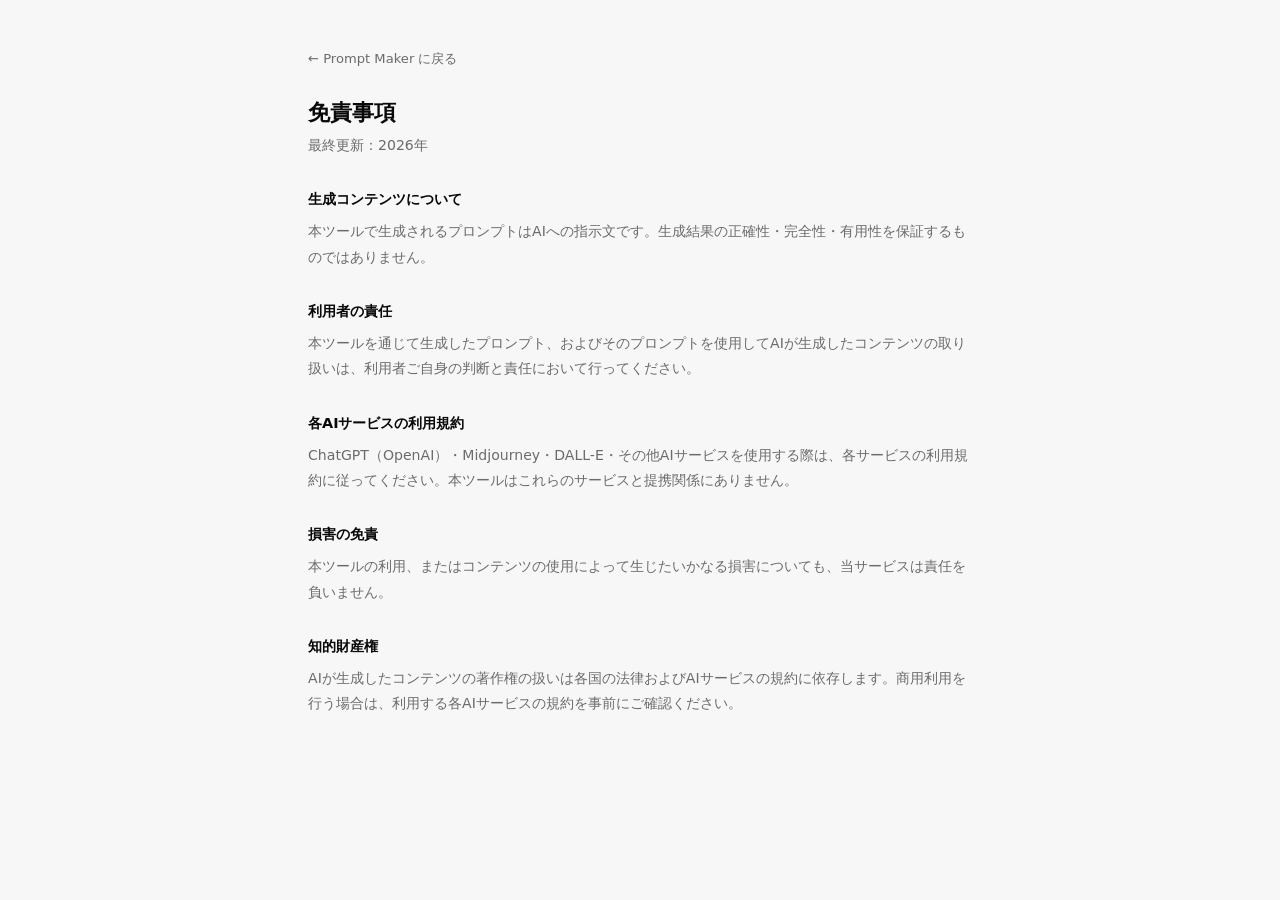
==== disclaimer.html @ 17f4f8d6 "Add files via upload" ====
<!doctype html>
<html lang="ja">
  <head>
    <meta charset="UTF-8" />
    <meta name="viewport" content="width=device-width, initial-scale=1.0" />
    <title>免責事項 — Prompt Maker</title>
    <link rel="stylesheet" href="./styles.css" />
    <style>
      .legal-page { max-width: 720px; margin: 0 auto; padding: 48px 28px 80px; }
      .legal-back { display: inline-block; margin-bottom: 32px; font-size: 0.82rem; color: var(--muted); text-decoration: none; }
      .legal-back:hover { color: var(--ink); }
      .legal-page h1 { font-size: 1.4rem; margin-bottom: 8px; }
      .legal-date { font-size: 0.78rem; color: var(--quiet); margin-bottom: 40px; }
      .legal-page h2 { font-size: 0.9rem; font-weight: 820; margin: 32px 0 10px; }
      .legal-page p { font-size: 0.88rem; color: var(--muted); line-height: 1.8; margin: 0 0 12px; }
    </style>
  </head>
  <body>
    <div class="legal-page">
      <a class="legal-back" href="./index.html">← Prompt Maker に戻る</a>
      <h1>免責事項</h1>
      <p class="legal-date">最終更新：2026年</p>

      <h2>生成コンテンツについて</h2>
      <p>本ツールで生成されるプロンプトはAIへの指示文です。生成結果の正確性・完全性・有用性を保証するものではありません。</p>

      <h2>利用者の責任</h2>
      <p>本ツールを通じて生成したプロンプト、およびそのプロンプトを使用してAIが生成したコンテンツの取り扱いは、利用者ご自身の判断と責任において行ってください。</p>

      <h2>各AIサービスの利用規約</h2>
      <p>ChatGPT（OpenAI）・Midjourney・DALL-E・その他AIサービスを使用する際は、各サービスの利用規約に従ってください。本ツールはこれらのサービスと提携関係にありません。</p>

      <h2>損害の免責</h2>
      <p>本ツールの利用、またはコンテンツの使用によって生じたいかなる損害についても、当サービスは責任を負いません。</p>

      <h2>知的財産権</h2>
      <p>AIが生成したコンテンツの著作権の扱いは各国の法律およびAIサービスの規約に依存します。商用利用を行う場合は、利用する各AIサービスの規約を事前にご確認ください。</p>
    </div>
  </body>
</html>
---- styles.css ----
:root {
  color-scheme: light;
  --ink: #090909;
  --muted: #6b6b6b;
  --quiet: #9a9a9a;
  --line: #e8e8e8;
  --paper: #f7f7f7;
  --panel: #ffffff;
  --field: #fbfbfb;
  --soft: #f1f1f1;
  --shadow: 0 18px 50px rgba(0, 0, 0, 0.06);
}

* {
  box-sizing: border-box;
}

body {
  margin: 0;
  min-width: 320px;
  background: var(--paper);
  color: var(--ink);
  font-family:
    Inter, ui-sans-serif, system-ui, -apple-system, BlinkMacSystemFont, "Segoe UI",
    sans-serif;
}

button,
input,
select,
textarea {
  font: inherit;
}

button {
  cursor: pointer;
}

.app-shell {
  min-height: 100vh;
  padding: 28px;
}

.workspace {
  max-width: 1680px;
  margin: 0 auto;
}

.topbar {
  display: flex;
  align-items: end;
  justify-content: space-between;
  gap: 20px;
  padding-bottom: 24px;
}

.eyebrow {
  margin: 0 0 6px;
  color: var(--muted);
  font-size: 0.72rem;
  font-weight: 800;
  letter-spacing: 0;
  text-transform: uppercase;
}

h1,
h2 {
  margin: 0;
  letter-spacing: 0;
}

h1 {
  max-width: none;
  font-size: clamp(1rem, 2.4vw, 1.75rem);
  line-height: 1.12;
  font-weight: 850;
  white-space: nowrap;
}

.lead-text {
  max-width: 760px;
  margin: 10px 0 0;
  color: var(--muted);
  font-size: 0.92rem;
  line-height: 1.6;
}

h2 {
  font-size: 1rem;
  font-weight: 820;
}

.topbar-actions,
.output-header,
.section-title {
  display: flex;
  align-items: center;
  justify-content: space-between;
  gap: 10px;
}

.layout-grid {
  display: grid;
  grid-template-columns: minmax(320px, 0.82fr) minmax(390px, 1.18fr);
  gap: 16px;
  align-items: start;
}

.control-panel,
.output-panel {
  background: var(--panel);
  border: 1px solid var(--line);
  border-radius: 12px;
  box-shadow: var(--shadow);
}

.control-panel,
.output-panel {
  padding: 20px;
}

.output-panel {
  position: sticky;
  top: 20px;
}

fieldset {
  display: grid;
  gap: 14px;
  margin: 0 0 18px;
  padding: 0 0 18px;
  border: 0;
  border-bottom: 1px solid var(--line);
}

fieldset:last-child {
  margin-bottom: 0;
  padding-bottom: 0;
  border-bottom: 0;
}

legend {
  margin-bottom: 10px;
  color: var(--ink);
  font-size: 0.82rem;
  font-weight: 850;
}


label {
  display: grid;
  gap: 7px;
  color: var(--muted);
  font-size: 0.82rem;
  font-weight: 720;
}

input,
select,
textarea {
  width: 100%;
  border: 1px solid var(--line);
  border-radius: 10px;
  background: var(--field);
  color: var(--ink);
  outline: none;
}

input,
select {
  min-height: 42px;
  padding: 0 12px;
}

select {
  appearance: none;
  padding-right: 48px;
  background-image: url("data:image/svg+xml,%3Csvg width='10' height='6' viewBox='0 0 10 6' fill='none' xmlns='http://www.w3.org/2000/svg'%3E%3Cpath d='M1 1L5 5L9 1' stroke='%23090909' stroke-width='1.6' stroke-linecap='round' stroke-linejoin='round'/%3E%3C/svg%3E");
  background-position: right 22px center;
  background-repeat: no-repeat;
  background-size: 10px 6px;
}

textarea {
  min-height: 82px;
  resize: vertical;
  padding: 12px;
  line-height: 1.55;
}

input:focus,
select:focus,
textarea:focus {
  border-color: #111;
  background: #fff;
  box-shadow: 0 0 0 4px rgba(0, 0, 0, 0.06);
}

.field-hint {
  color: var(--quiet);
  font-size: 0.75rem;
  font-weight: 650;
  line-height: 1.45;
}

.check-list {
  display: grid;
  gap: 8px;
}

.check-row {
  display: grid;
  grid-template-columns: 18px 1fr;
  align-items: start;
  gap: 9px;
  padding: 10px;
  border: 1px solid var(--line);
  border-radius: 10px;
  background: var(--field);
  color: var(--ink);
  font-size: 0.84rem;
}

.check-row input {
  width: 16px;
  min-height: 16px;
  margin-top: 2px;
}

.primary-button,
.secondary-button,
.icon-button {
  display: inline-flex;
  align-items: center;
  justify-content: center;
  border-radius: 999px;
  border: 1px solid transparent;
  font-weight: 820;
  white-space: nowrap;
}

.primary-button {
  min-height: 42px;
  padding: 0 20px;
  background: var(--ink);
  color: #fff;
}

.primary-button:hover {
  background: #303030;
}

.secondary-button {
  min-height: 42px;
  padding: 0 20px;
  border-color: var(--line);
  background: #fff;
  color: var(--ink);
}

.secondary-button:hover,
.icon-button:hover {
  border-color: #111;
  background: var(--soft);
}

.icon-button {
  width: 42px;
  height: 42px;
  background: #fff;
  color: var(--ink);
  font-size: 1.2rem;
}

.prompt-output {
  min-height: 620px;
  margin-top: 16px;
  background: #161616;
  color: #f8f8f8;
  border-color: #161616;
  line-height: 1.62;
}

.prompt-output:focus {
  border-color: #161616;
  background: #161616;
  color: #f8f8f8;
  box-shadow: 0 0 0 4px rgba(0, 0, 0, 0.14);
}

.preview-strip {
  display: grid;
  grid-template-columns: repeat(3, 1fr);
  gap: 10px;
  margin: 14px 0 18px;
}

.preview-strip div {
  min-width: 0;
  padding: 10px;
  border: 1px solid var(--line);
  border-radius: 10px;
  background: var(--field);
}

.preview-label {
  display: block;
  margin-bottom: 4px;
  color: var(--muted);
  font-size: 0.72rem;
  font-weight: 850;
}

.preview-strip strong {
  display: block;
  overflow-wrap: anywhere;
  font-size: 0.86rem;
}

.presets {
  border-top: 1px solid var(--line);
  padding-top: 16px;
}

.note {
  margin: 12px 0 0;
  color: var(--muted);
  font-size: 0.86rem;
  line-height: 1.65;
}

.toast {
  position: fixed;
  right: 20px;
  bottom: 20px;
  max-width: min(360px, calc(100vw - 40px));
  padding: 12px 14px;
  border-radius: 999px;
  background: var(--ink);
  color: #fff;
  box-shadow: var(--shadow);
  opacity: 0;
  transform: translateY(10px);
  transition:
    opacity 180ms ease,
    transform 180ms ease;
  pointer-events: none;
}

.toast.show {
  opacity: 1;
  transform: translateY(0);
}

@media (max-width: 900px) {
  .app-shell {
    padding: 16px;
  }

  .topbar {
    align-items: start;
    flex-direction: column;
  }

  .layout-grid {
    grid-template-columns: 1fr;
  }

  .output-panel {
    position: static;
  }

  .prompt-output {
    min-height: 420px;
  }
}

@media (max-width: 540px) {
  .topbar-actions,
  .output-header {
    width: 100%;
  }

  .preview-strip {
    grid-template-columns: 1fr;
  }
}

#uiOptionalGroup,
#designOptionalGroup,
#researchOptionalGroup,
#brainstormOptionalGroup,
#compOptionalGroup,
#siteOptionalGroup {
  display: grid;
  gap: 14px;
}

.optional-section-label {
  font-size: 0.82rem;
  font-weight: 850;
  color: var(--ink);
  margin: 0;
  padding-top: 2px;
}

.site-footer {
  margin-top: 48px;
  border-top: 1px solid var(--line);
  padding: 20px 28px;
  background: var(--paper);
}

.site-footer-inner {
  max-width: 1680px;
  margin: 0 auto;
  display: flex;
  align-items: center;
  justify-content: space-between;
  gap: 16px;
  font-size: 0.72rem;
  color: var(--quiet);
}

.footer-links {
  display: flex;
  gap: 20px;
}

.footer-links a {
  color: var(--quiet);
  text-decoration: none;
}

.footer-links a:hover {
  color: var(--muted);
  text-decoration: underline;
}
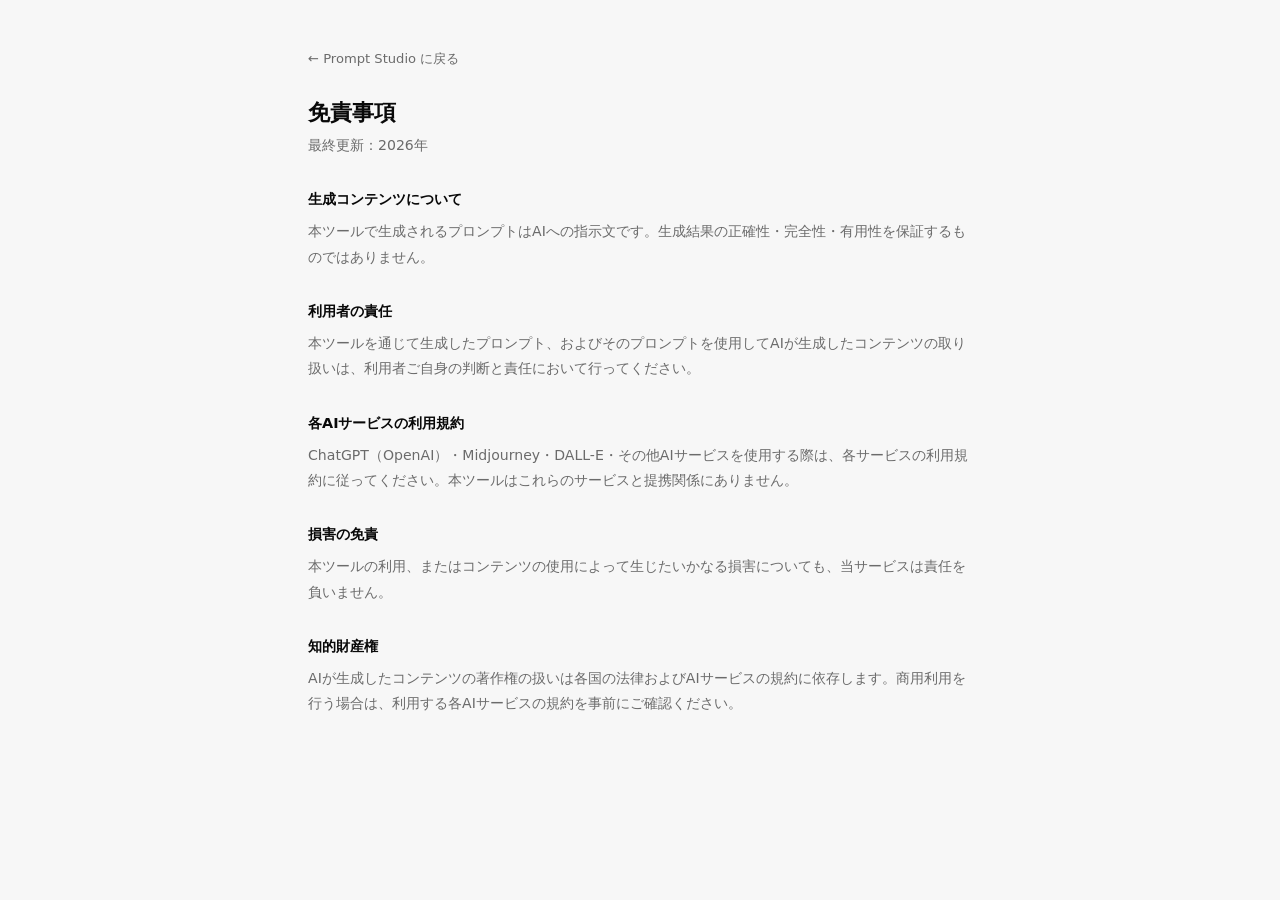
==== commit 8c1e51a5: "Add files via upload" ====
--- a/disclaimer.html
+++ b/disclaimer.html
@@ -3,7 +3,7 @@
   <head>
     <meta charset="UTF-8" />
     <meta name="viewport" content="width=device-width, initial-scale=1.0" />
-    <title>免責事項 — Prompt Maker</title>
+    <title>免責事項 — Prompt Studio</title>
     <link rel="stylesheet" href="./styles.css" />
     <style>
       .legal-page { max-width: 720px; margin: 0 auto; padding: 48px 28px 80px; }
@@ -17,7 +17,7 @@
   </head>
   <body>
     <div class="legal-page">
-      <a class="legal-back" href="./index.html">← Prompt Maker に戻る</a>
+      <a class="legal-back" href="./index.html">← Prompt Studio に戻る</a>
       <h1>免責事項</h1>
       <p class="legal-date">最終更新：2026年</p>
 
